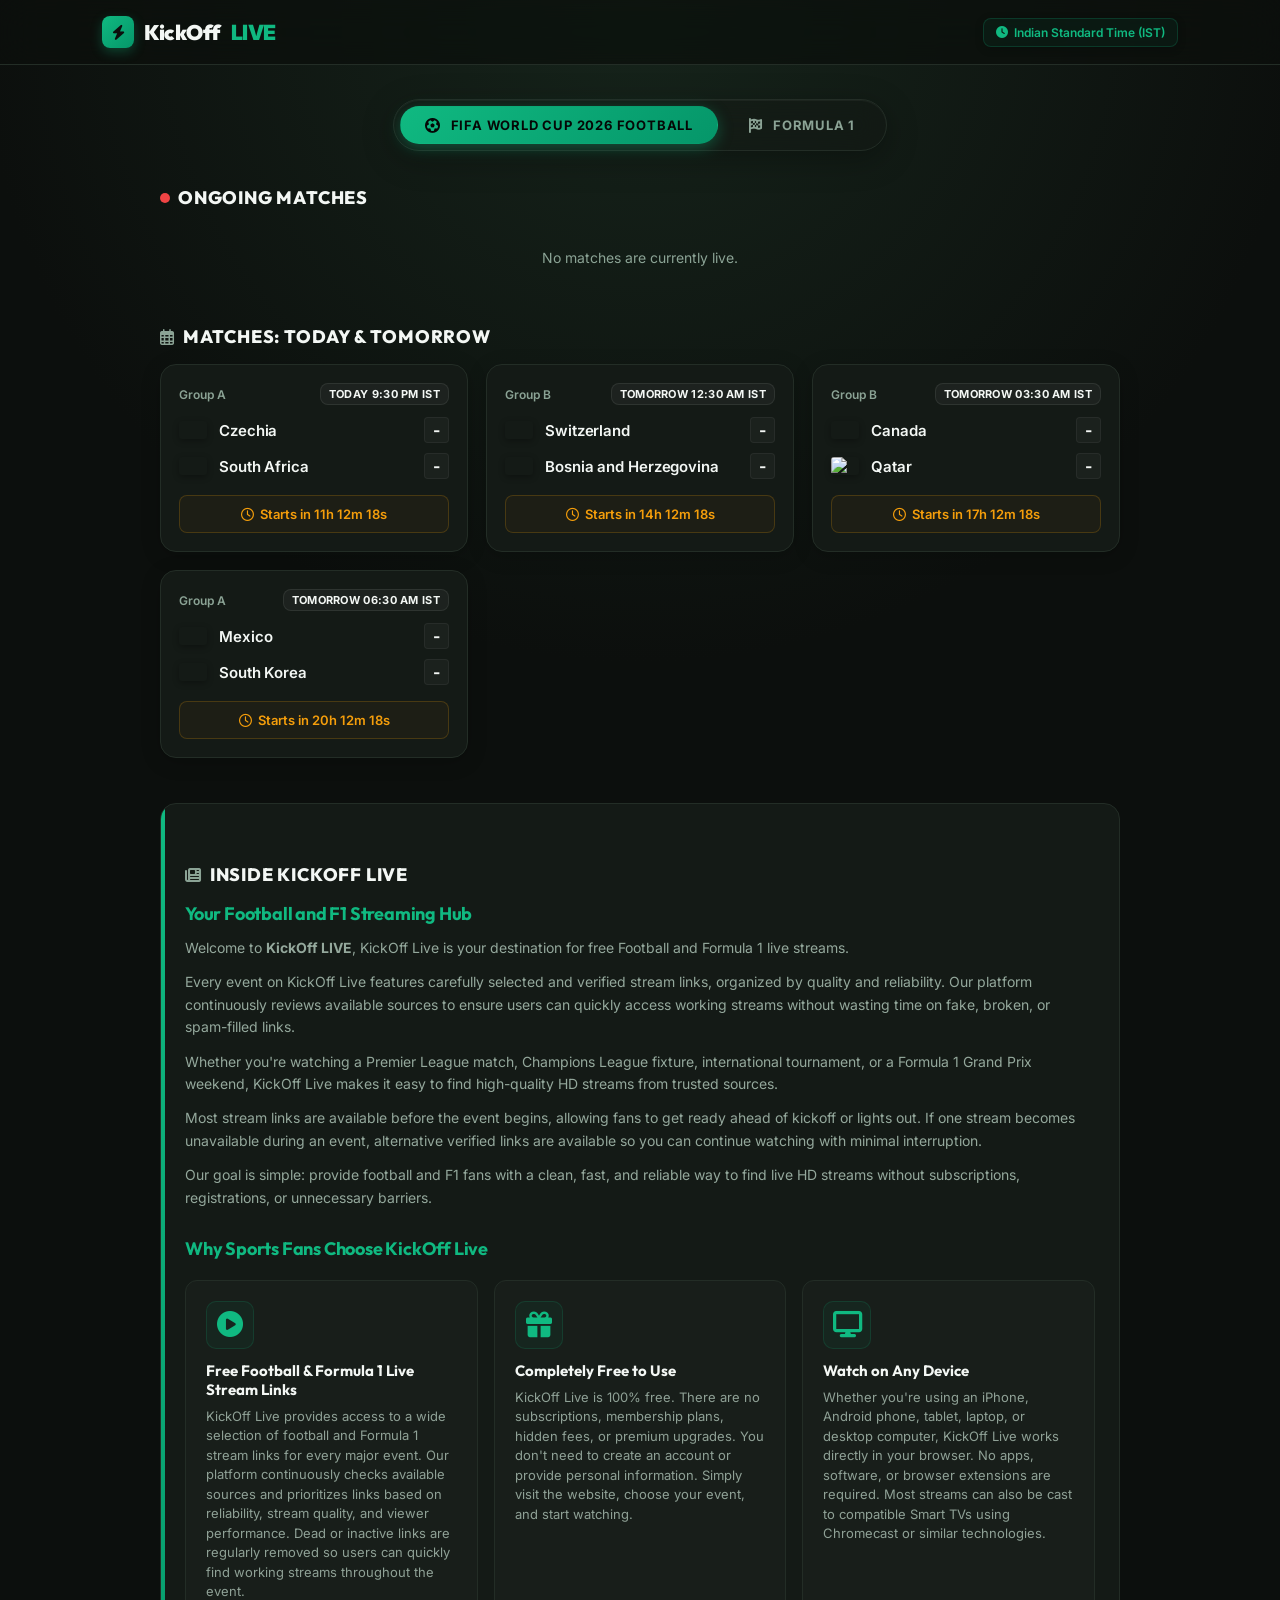
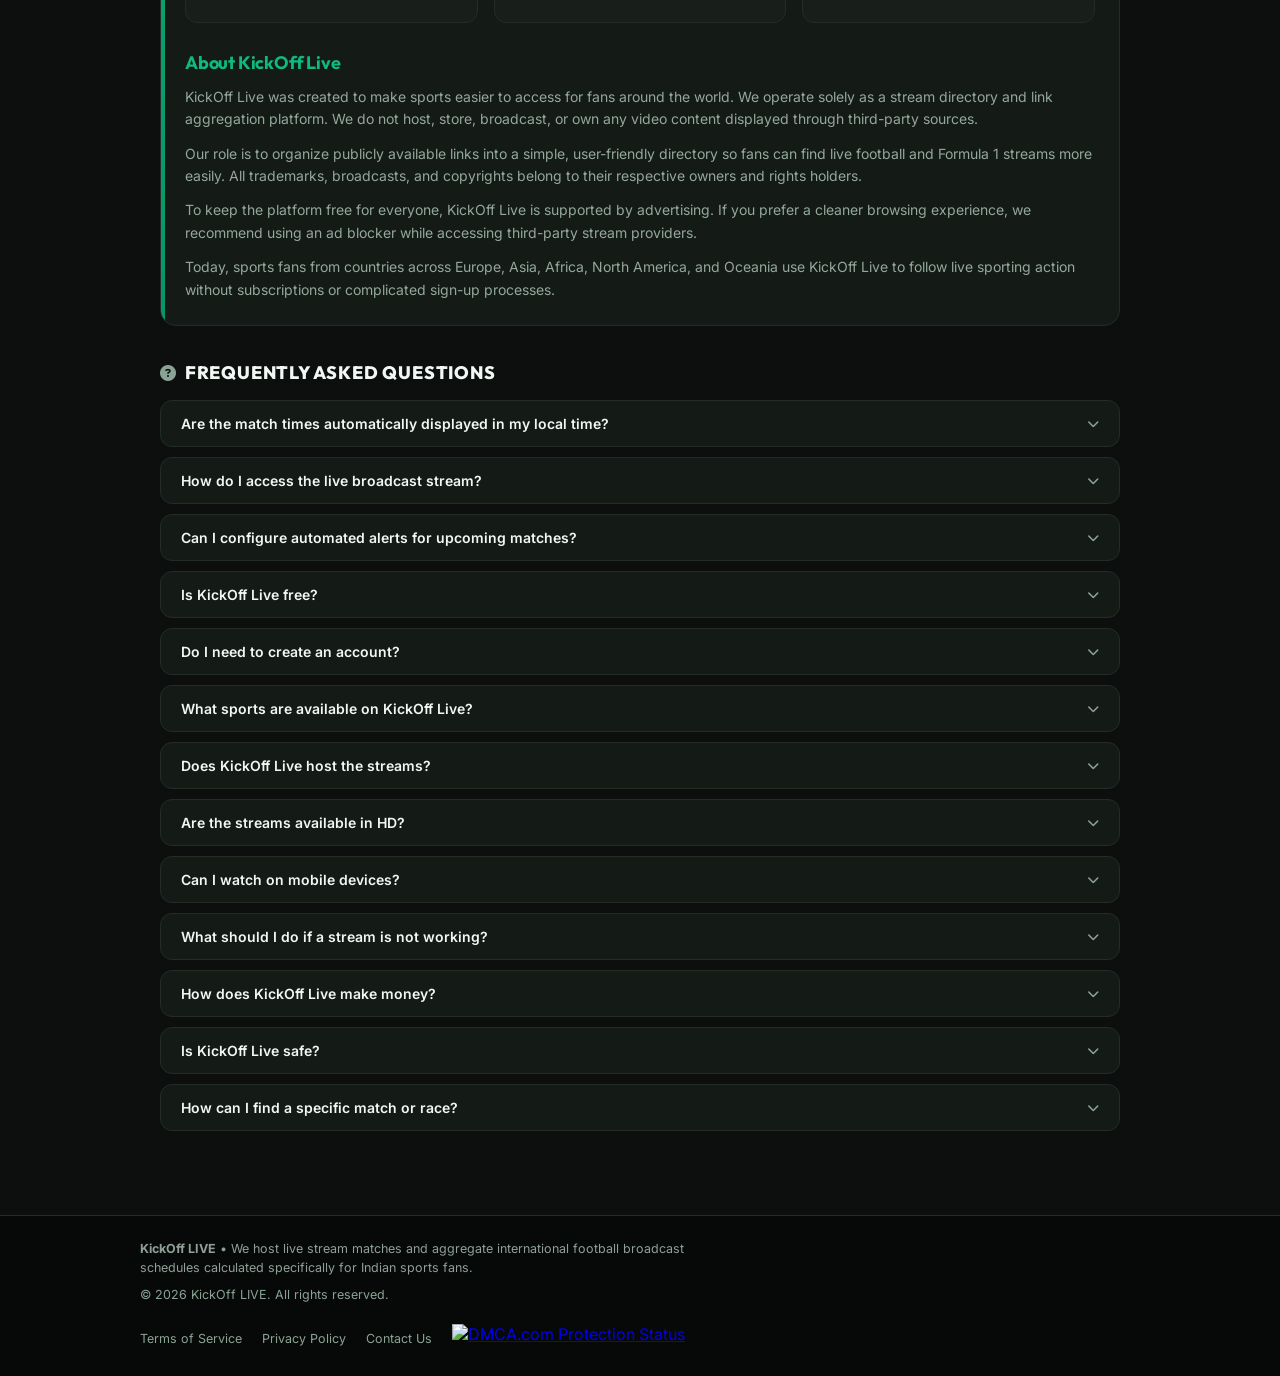
==== index.html @ b6903338 "Add files via upload" ====
<!DOCTYPE html>
<html lang="en">

<head>
    <meta charset="UTF-8">
    <meta name="viewport" content="width=device-width, initial-scale=1.0">
    
    <!-- Primary SEO Meta Tags -->
    <title>KickOff LIVE - Free Football & Formula 1 Live Streams (IST)</title>
    <meta name="description" content="Watch free Football and Formula 1 live streams on KickOff LIVE. High-quality HD streams updated in real-time in Indian Standard Time (IST). No sign-up required.">
    <meta name="keywords" content="kickoff live, free football streams, formula 1 streams, live sports stream, premier league live stream, f1 live stream free, world cup 2026 stream, live football ist">
    <meta name="robots" content="index, follow">
    <link rel="canonical" href="https://kickofflive.com/">
    
    <!-- Open Graph / Facebook -->
    <meta property="og:type" content="website">
    <meta property="og:url" content="https://kickofflive.com/">
    <meta property="og:title" content="KickOff LIVE - Free Football & Formula 1 Live Streams (IST)">
    <meta property="og:description" content="Watch free Football and Formula 1 live streams on KickOff LIVE. High-quality HD streams updated in real-time in Indian Standard Time (IST). No sign-up required.">
    <meta property="og:image" content="https://images.dmca.com/Badges/dmca_protected_sml_120i.png?ID=37b234be-f6ad-49ac-8d48-9396615af619">

    <!-- Twitter -->
    <meta property="twitter:card" content="summary_large_image">
    <meta property="twitter:url" content="https://kickofflive.com/">
    <meta property="twitter:title" content="KickOff LIVE - Free Football & Formula 1 Live Streams (IST)">
    <meta property="twitter:description" content="Watch free Football and Formula 1 live streams on KickOff LIVE. High-quality HD streams updated in real-time in Indian Standard Time (IST). No sign-up required.">
    <meta property="twitter:image" content="https://images.dmca.com/Badges/dmca_protected_sml_120i.png?ID=37b234be-f6ad-49ac-8d48-9396615af619">

    <link rel="preconnect" href="https://fonts.googleapis.com">
    <link rel="preconnect" href="https://fonts.gstatic.com" crossorigin>
    <link rel="stylesheet" href="https://cdnjs.cloudflare.com/ajax/libs/font-awesome/6.4.0/css/all.min.css">
    <link rel="stylesheet" href="style.css">
    <link rel="icon" type="image/svg+xml"
        href="data:image/svg+xml,%3Csvg xmlns='http://www.w3.org/2000/svg' viewBox='0 0 32 32'%3E%3Cdefs%3E%3ClinearGradient id='g' x1='0%25' y1='0%25' x2='100%25' y2='100%25'%3E%3Cstop offset='0%25' stop-color='%2310b981'/%3E%3Cstop offset='100%25' stop-color='%23059669'/%3E%3C/linearGradient%3E%3C/defs%3E%3Crect width='32' height='32' rx='8' fill='url(%23g)'/%3E%3Cpath d='M17 5 L9 17 H15 L13 27 L23 13 H17 Z' fill='%230c0f0d'/%3E%3C/svg%3E">
</head>

<body>

    <header class="header">
        <h1 class="logo-wrap" style="font-size: 21px; margin: 0;">
            <div class="logo-icon"><i class="fa-solid fa-bolt"></i></div>
            KickOff<span>LIVE</span>
        </h1>
        <div class="ist-badge">
            <i class="fa-solid fa-clock"></i> Indian Standard Time (IST)
        </div>
    </header>

    <main class="main-container">
        <div class="sports-tabs-wrapper">
            <div class="sports-tabs">
                <button class="tab-btn active" id="tab-football">
                    <i class="fa-solid fa-futbol"></i> FIFA World Cup 2026 Football
                </button>
                <button class="tab-btn" id="tab-f1">
                    <i class="fa-solid fa-flag-checkered"></i> Formula 1
                </button>
            </div>
        </div>

        <div id="football-content">
            <section>
                <h2 class="section-title"><span class="live-dot"></span> Ongoing Matches</h2>
                <div id="live-root" class="grid"></div>
            </section>

            <section>
                <h2 class="section-title"><i class="fa-regular fa-calendar-days text-dim"></i> Matches: Today & Tomorrow</h2>
                <div id="schedule-root" class="grid"></div>
            </section>
        </div>

        <div id="f1-content" class="hidden-content">
            <section>
                <h2 class="section-title"><span class="live-dot"></span> Ongoing Sessions</h2>
                <div id="f1-live-root" class="grid"></div>
            </section>

            <section>
                <h2 class="section-title"><i class="fa-regular fa-calendar-days text-dim"></i> Grand Prix Schedule</h2>
                <div id="f1-schedule-root" class="grid"></div>
            </section>
        </div>

        <section class="blog-info-section">
            <h2 class="section-title"><i class="fa-solid fa-newspaper text-dim"></i> Inside KickOff LIVE</h2>
            <article class="blog-text-block">
                <h3>Your Football and F1 Streaming Hub</h3>
                <p>Welcome to <strong>KickOff LIVE</strong>, KickOff Live is your destination for free Football and
                    Formula 1 live streams.</p>
                <p>Every event on KickOff Live features carefully selected and verified stream links, organized by
                    quality and reliability. Our platform continuously reviews available sources to ensure users can
                    quickly access working streams without wasting time on fake, broken, or spam-filled links.</p>
                <p>Whether you're watching a Premier League match, Champions League fixture, international tournament,
                    or a Formula 1 Grand Prix weekend, KickOff Live makes it easy to find high-quality HD streams from
                    trusted sources.</p>
                <p>Most stream links are available before the event begins, allowing fans to get ready ahead of kickoff
                    or lights out. If one stream becomes unavailable during an event, alternative verified links are
                    available so you can continue watching with minimal interruption.</p>
                <p>Our goal is simple: provide football and F1 fans with a clean, fast, and reliable way to find live HD
                    streams without subscriptions, registrations, or unnecessary barriers.</p>

                <h3>Why Sports Fans Choose KickOff Live</h3>
                <div class="features-grid">
                    <div class="feature-card">
                        <div class="feature-icon"><i class="fa-solid fa-circle-play"></i></div>
                        <h4>Free Football & Formula 1 Live Stream Links</h4>
                        <p>KickOff Live provides access to a wide selection of football and Formula 1 stream links for every major event. Our platform continuously checks available sources and prioritizes links based on reliability, stream quality, and viewer performance. Dead or inactive links are regularly removed so users can quickly find working streams throughout the event.</p>
                    </div>
                    <div class="feature-card">
                        <div class="feature-icon"><i class="fa-solid fa-gift"></i></div>
                        <h4>Completely Free to Use</h4>
                        <p>KickOff Live is 100% free. There are no subscriptions, membership plans, hidden fees, or premium upgrades. You don't need to create an account or provide personal information. Simply visit the website, choose your event, and start watching.</p>
                    </div>
                    <div class="feature-card">
                        <div class="feature-icon"><i class="fa-solid fa-display"></i></div>
                        <h4>Watch on Any Device</h4>
                        <p>Whether you're using an iPhone, Android phone, tablet, laptop, or desktop computer, KickOff Live works directly in your browser. No apps, software, or browser extensions are required. Most streams can also be cast to compatible Smart TVs using Chromecast or similar technologies.</p>
                    </div>
                </div>

                <h3>About KickOff Live</h3>
                <p>KickOff Live was created to make sports easier to access for fans around the world. We operate solely as a stream directory and link aggregation platform. We do not host, store, broadcast, or own any video content displayed through third-party sources.</p>
                <p>Our role is to organize publicly available links into a simple, user-friendly directory so fans can find live football and Formula 1 streams more easily. All trademarks, broadcasts, and copyrights belong to their respective owners and rights holders.</p>
                <p>To keep the platform free for everyone, KickOff Live is supported by advertising. If you prefer a cleaner browsing experience, we recommend using an ad blocker while accessing third-party stream providers.</p>
                <p>Today, sports fans from countries across Europe, Asia, Africa, North America, and Oceania use KickOff Live to follow live sporting action without subscriptions or complicated sign-up processes.</p>
            </article>
        </section>

        <section class="faq-section">
            <h2 class="section-title"><i class="fa-solid fa-circle-question text-dim"></i> Frequently Asked Questions</h2>

            <div class="faq-item">
                <button class="faq-question">Are the match times automatically displayed in my local time? <i class="fa-solid fa-chevron-down"></i></button>
                <div class="faq-answer">
                    <p>Yes. All match schedules, countdown timelines, and calendar reminders on KickOff LIVE are
                        strictly adjusted to display in Indian Standard Time (IST) to cater specifically to Indian fans.</p>
                </div>
            </div>

            <div class="faq-item">
                <button class="faq-question">How do I access the live broadcast stream? <i class="fa-solid fa-chevron-down"></i></button>
                <div class="faq-answer">
                    <p>When a match transitions to "LIVE", a bright "Watch Live Stream" button appears on that specific
                        card. Clicking the button instantly opens our direct player media feed overlay.</p>
                </div>
            </div>

            <div class="faq-item">
                <button class="faq-question">Can I configure automated alerts for upcoming matches? <i class="fa-solid fa-chevron-down"></i></button>
                <div class="faq-answer">
                    <p>Absolutely. For any match listed under our upcoming two-day window, you can click the dedicated
                        interactive upcoming action button to opt-in for desktop or mobile push notification warnings.</p>
                </div>
            </div>

            <div class="faq-item">
                <button class="faq-question">Is KickOff Live free? <i class="fa-solid fa-chevron-down"></i></button>
                <div class="faq-answer">
                    <p>Yes. KickOff Live is completely free to access. There are no subscription fees, premium memberships, or paywalls.</p>
                </div>
            </div>

            <div class="faq-item">
                <button class="faq-question">Do I need to create an account? <i class="fa-solid fa-chevron-down"></i></button>
                <div class="faq-answer">
                    <p>No. Registration is not required. You can access stream links without signing up or providing personal details.</p>
                </div>
            </div>

            <div class="faq-item">
                <button class="faq-question">What sports are available on KickOff Live? <i class="fa-solid fa-chevron-down"></i></button>
                <div class="faq-answer">
                    <p>KickOff Live currently focuses on Football and Formula 1, covering major leagues, tournaments, championships, Grand Prix weekends, and international competitions.</p>
                </div>
            </div>

            <div class="faq-item">
                <button class="faq-question">Does KickOff Live host the streams? <i class="fa-solid fa-chevron-down"></i></button>
                <div class="faq-answer">
                    <p>No. KickOff Live does not host, store, or broadcast any video content. We simply organize and list links from third-party sources available on the internet.</p>
                </div>
            </div>

            <div class="faq-item">
                <button class="faq-question">Are the streams available in HD? <i class="fa-solid fa-chevron-down"></i></button>
                <div class="faq-answer">
                    <p>Many stream providers offer HD quality, including 720p and 1080p options. Stream quality depends on the original source and your internet connection.</p>
                </div>
            </div>

            <div class="faq-item">
                <button class="faq-question">Can I watch on mobile devices? <i class="fa-solid fa-chevron-down"></i></button>
                <div class="faq-answer">
                    <p>Yes. KickOff Live works on modern mobile browsers for both iOS and Android devices. No application download is required.</p>
                </div>
            </div>

            <div class="faq-item">
                <button class="faq-question">What should I do if a stream is not working? <i class="fa-solid fa-chevron-down"></i></button>
                <div class="faq-answer">
                    <p>If a stream becomes unavailable, simply return to the event page and try another listed source. We regularly update links and remove inactive streams whenever possible.</p>
                </div>
            </div>

            <div class="faq-item">
                <button class="faq-question">How does KickOff Live make money? <i class="fa-solid fa-chevron-down"></i></button>
                <div class="faq-answer">
                    <p>KickOff Live is funded through advertising displayed on the platform. This allows us to keep access free for all users without requiring subscriptions or paid memberships.</p>
                </div>
            </div>

            <div class="faq-item">
                <button class="faq-question">Is KickOff Live safe? <i class="fa-solid fa-chevron-down"></i></button>
                <div class="faq-answer">
                    <p>KickOff Live itself only provides links and does not host content. Since third-party websites may contain advertisements or pop-ups, using an ad blocker can help improve your browsing experience.</p>
                </div>
            </div>

            <div class="faq-item">
                <button class="faq-question">How can I find a specific match or race? <i class="fa-solid fa-chevron-down"></i></button>
                <div class="faq-answer">
                    <p>Use the navigation menu or homepage listings to browse upcoming and live events. Football matches and Formula 1 sessions are organized by competition and date for easy access.</p>
                </div>
            </div>
        </section>
    </main>

    <footer class="site-footer">
        <div class="footer-content">
            <div class="footer-text">
                <p><strong>KickOff LIVE</strong> • We host live stream matches and aggregate international football
                    broadcast schedules calculated specifically for Indian sports fans.</p>
                <p class="copyright">&copy; 2026 KickOff LIVE. All rights reserved.</p>
            </div>
            <div class="footer-compliance">
                <a href="terms.html" target="_blank" class="terms-link">Terms of Service</a>
                <a href="privacy.html" target="_blank" class="terms-link">Privacy Policy</a>
                <a href="contact.html" target="_blank" class="terms-link">Contact Us</a>
                <a href="dmca.html" target="_blank" title="DMCA.com Protection Status" class="dmca-badge">
                    <img src="https://images.dmca.com/Badges/dmca_protected_sml_120i.png?ID=37b234be-f6ad-49ac-8d48-9396615af619" alt="DMCA.com Protection Status" />
                </a>
                <script src="https://images.dmca.com/Badges/DMCABadgeHelper.min.js"></script>
            </div>
        </div>
    </footer>

    <script src="script.js"></script>
</body>

</html>
---- style.css ----
@import url('https://fonts.googleapis.com/css2?family=Inter:wght@400;500;600;700&family=Outfit:wght@500;700;800;900&display=swap');

:root {
    --bg-main: #0c0f0d;
    /* Cozy organic dark forest charcoal */
    --bg-card: #141a16;
    /* Warm deep dark forest-green slate */
    --bg-card-hover: #19211c;
    --accent-green: #10b981;
    /* Vibrant but natural grass/emerald green */
    --accent-green-glow: rgba(16, 185, 129, 0.15);
    --accent-amber: #f59e0b;
    /* Warm honey gold/amber */
    --accent-amber-glow: rgba(245, 158, 11, 0.1);
    --accent-red: #ef4444;
    /* Realistic tomato red for live indicator */
    --text-light: #f3f7f4;
    /* Cozy soft cream-white */
    --text-dim: #8ba395;
    /* Muted olive-grey */
    --border: #232d26;
    /* Organic wood/moss border */
    --border-hover: #2f3d33;

    --radius-lg: 16px;
    --radius-md: 12px;
    --radius-sm: 8px;

    --font-heading: 'Outfit', -apple-system, BlinkMacSystemFont, "Segoe UI", Roboto, sans-serif;
    --font-body: 'Inter', -apple-system, BlinkMacSystemFont, "Segoe UI", Roboto, sans-serif;
}

* {
    margin: 0;
    padding: 0;
    box-sizing: border-box;
    font-family: var(--font-body);
}

body {
    background-color: var(--bg-main);
    background-image: radial-gradient(circle at 50% 0%, #16241b 0%, #0c0f0d 60%);
    background-attachment: fixed;
    color: var(--text-light);
    display: flex;
    flex-direction: column;
    min-height: 100vh;
    -webkit-font-smoothing: antialiased;
}

/* Header Navbar Styling with Glassmorphism */
.header {
    display: flex;
    justify-content: space-between;
    align-items: center;
    background-color: rgba(12, 15, 13, 0.75);
    backdrop-filter: blur(20px) saturate(180%);
    -webkit-backdrop-filter: blur(20px) saturate(180%);
    padding: 16px 8%;
    border-bottom: 1px solid var(--border);
    position: sticky;
    top: 0;
    z-index: 100;
}

.logo-wrap {
    display: flex;
    align-items: center;
    gap: 10px;
    font-family: var(--font-heading);
    font-size: 21px;
    font-weight: 900;
    letter-spacing: -0.5px;
}

.logo-icon {
    background: linear-gradient(135deg, var(--accent-green), #059669);
    color: #0c0f0d;
    width: 32px;
    height: 32px;
    border-radius: 8px;
    display: flex;
    align-items: center;
    justify-content: center;
    font-size: 15px;
    box-shadow: 0 4px 12px rgba(16, 185, 129, 0.3);
}

.logo-wrap span {
    color: var(--accent-green);
}

.ist-badge {
    background: rgba(16, 185, 129, 0.05);
    border: 1px solid rgba(16, 185, 129, 0.2);
    padding: 6px 12px;
    border-radius: var(--radius-sm);
    font-size: 12px;
    font-weight: 600;
    color: var(--accent-green);
    display: flex;
    align-items: center;
    gap: 6px;
    box-shadow: 0 2px 8px rgba(0, 0, 0, 0.2);
}

.main-container {
    max-width: 1000px;
    margin: 0 auto;
    padding: 24px 20px;
    flex: 1;
    width: 100%;
}

.section-title {
    font-family: var(--font-heading);
    font-size: 18px;
    font-weight: 800;
    margin: 35px 0 16px 0;
    display: flex;
    align-items: center;
    gap: 8px;
    text-transform: uppercase;
    letter-spacing: 0.8px;
    color: var(--text-light);
}

.section-title i {
    font-size: 16px;
}

.text-dim {
    color: var(--text-dim);
}

/* Live Pulse Animation Indicator */
.live-dot {
    width: 10px;
    height: 10px;
    background-color: var(--accent-red);
    border-radius: 50%;
    display: inline-block;
    animation: pulse 1.6s infinite;
}

@keyframes pulse {
    0% {
        box-shadow: 0 0 0 0 rgba(239, 68, 68, 0.6);
        transform: scale(0.95);
    }

    70% {
        box-shadow: 0 0 0 8px rgba(239, 68, 68, 0);
        transform: scale(1.05);
    }

    100% {
        box-shadow: 0 0 0 0 rgba(239, 68, 68, 0);
        transform: scale(0.95);
    }
}

/* Card Grid Layout */
.grid {
    display: grid;
    grid-template-columns: repeat(auto-fill, minmax(300px, 1fr));
    gap: 18px;
}

/* Premium Match Card Configurations */
.card {
    background-color: var(--bg-card);
    border: 1px solid var(--border);
    border-radius: var(--radius-lg);
    padding: 18px;
    display: flex;
    flex-direction: column;
    justify-content: space-between;
    transition: transform 0.4s cubic-bezier(0.16, 1, 0.3, 1), border-color 0.3s ease, box-shadow 0.4s ease;
    box-shadow: 0 4px 20px rgba(0, 0, 0, 0.2);
}

.card:hover {
    transform: translateY(-4px);
    border-color: var(--border-hover);
    background-color: var(--bg-card-hover);
    box-shadow: 0 12px 30px rgba(0, 0, 0, 0.4), 0 0 15px rgba(16, 185, 129, 0.03);
}

.card-meta {
    display: flex;
    justify-content: space-between;
    align-items: center;
    font-size: 12px;
    font-weight: 600;
    color: var(--text-dim);
    margin-bottom: 12px;
}

.tag {
    padding: 3px 8px;
    border-radius: var(--radius-sm);
    font-size: 11px;
    font-weight: 700;
    text-transform: uppercase;
    letter-spacing: 0.3px;
}

.tag.live {
    background-color: rgba(239, 68, 68, 0.1);
    border: 1px solid rgba(239, 68, 68, 0.25);
    color: var(--accent-red);
}

.tag.date {
    background-color: rgba(255, 255, 255, 0.04);
    border: 1px solid rgba(255, 255, 255, 0.08);
    color: var(--text-light);
}

.team-container {
    display: flex;
    flex-direction: column;
    gap: 10px;
    margin-bottom: 16px;
}

.team-line {
    display: flex;
    justify-content: space-between;
    align-items: center;
}

.team-details {
    display: flex;
    align-items: center;
    gap: 12px;
}

.flag-img {
    width: 28px;
    height: 18px;
    object-fit: cover;
    border-radius: 3px;
    box-shadow: 0 2px 6px rgba(0, 0, 0, 0.3);
}

.team-name {
    font-size: 15px;
    font-weight: 600;
    letter-spacing: -0.1px;
}

.score-box {
    font-size: 16px;
    font-weight: 700;
    background: rgba(255, 255, 255, 0.03);
    padding: 2px 8px;
    border-radius: 4px;
    border: 1px solid rgba(255, 255, 255, 0.05);
}

.live-score {
    color: var(--accent-green);
    background: rgba(16, 185, 129, 0.06);
    border: 1px solid rgba(16, 185, 129, 0.15);
}

/* Buttons and Badges */
.btn {
    width: 100%;
    background: linear-gradient(135deg, var(--accent-green), #059669);
    color: #070a08;
    border: none;
    padding: 10px;
    border-radius: var(--radius-sm);
    font-size: 13px;
    font-weight: 700;
    text-decoration: none;
    cursor: pointer;
    display: flex;
    align-items: center;
    justify-content: center;
    gap: 6px;
    box-shadow: 0 4px 12px rgba(16, 185, 129, 0.25);
    transition: all 0.2s cubic-bezier(0.16, 1, 0.3, 1);
}

.btn:hover {
    transform: translateY(-1px);
    box-shadow: 0 6px 16px rgba(16, 185, 129, 0.35);
}

/* Upcoming Badge style (for home upcoming cards - no alert) */
.badge-upcoming {
    width: 100%;
    background-color: rgba(245, 158, 11, 0.04);
    color: var(--accent-amber);
    border: 1px solid rgba(245, 158, 11, 0.2);
    padding: 10px;
    border-radius: var(--radius-sm);
    font-size: 13px;
    font-weight: 600;
    display: flex;
    align-items: center;
    justify-content: center;
    gap: 6px;
    text-align: center;
}

/* Text Blog & Info Block */
.blog-info-section {
    margin-top: 45px;
    background-color: var(--bg-card);
    border: 1px solid var(--border);
    border-radius: var(--radius-lg);
    padding: 24px;
    position: relative;
    overflow: hidden;
}

.blog-info-section::before {
    content: '';
    position: absolute;
    top: 0;
    left: 0;
    width: 4px;
    height: 100%;
    background: linear-gradient(to bottom, var(--accent-green), #059669);
}

.blog-text-block h3 {
    font-family: var(--font-heading);
    font-size: 18px;
    margin-top: 28px;
    margin-bottom: 12px;
    color: var(--accent-green);
    letter-spacing: -0.2px;
}

.blog-text-block h3:first-of-type {
    margin-top: 0;
}

.blog-text-block p {
    font-size: 14px;
    color: #94a89c;
    line-height: 1.6;
    margin-bottom: 12px;
}

.blog-text-block p:last-child {
    margin-bottom: 0;
}

/* Features Grid Block */
.features-grid {
    display: grid;
    grid-template-columns: repeat(auto-fit, minmax(240px, 1fr));
    gap: 16px;
    margin: 20px 0 24px 0;
}

.feature-card {
    background-color: rgba(255, 255, 255, 0.015);
    border: 1px solid var(--border);
    border-radius: var(--radius-md);
    padding: 20px;
    transition: all 0.3s cubic-bezier(0.16, 1, 0.3, 1);
    display: flex;
    flex-direction: column;
}

.feature-card:hover {
    background-color: rgba(16, 185, 129, 0.03);
    border-color: rgba(16, 185, 129, 0.25);
    transform: translateY(-3px);
    box-shadow: 0 8px 24px rgba(0, 0, 0, 0.3);
}

.feature-icon {
    font-size: 26px;
    color: var(--accent-green);
    margin-bottom: 12px;
    background: rgba(16, 185, 129, 0.05);
    width: 48px;
    height: 48px;
    border-radius: 10px;
    display: flex;
    align-items: center;
    justify-content: center;
    border: 1px solid rgba(16, 185, 129, 0.15);
    transition: all 0.3s ease;
}

.feature-card:hover .feature-icon {
    background: linear-gradient(135deg, var(--accent-green), #059669);
    color: #0c0f0d;
    box-shadow: 0 4px 12px rgba(16, 185, 129, 0.3);
    border-color: transparent;
}

.feature-card h4 {
    font-family: var(--font-heading);
    font-size: 15px;
    font-weight: 700;
    color: var(--text-light);
    margin-bottom: 8px;
}

.feature-card p {
    font-size: 13px;
    color: #8fa196;
    line-height: 1.5;
    margin-bottom: 0;
}

/* Interactive FAQ List Accordion */
.faq-section {
    margin-top: 35px;
}

.faq-item {
    background-color: var(--bg-card);
    border: 1px solid var(--border);
    border-radius: var(--radius-md);
    margin-bottom: 10px;
    overflow: hidden;
    transition: border-color 0.2s ease;
}

.faq-item:hover {
    border-color: var(--border-hover);
}

.faq-question {
    width: 100%;
    background: none;
    border: none;
    padding: 14px 20px;
    color: var(--text-light);
    text-align: left;
    font-size: 14px;
    font-weight: 600;
    cursor: pointer;
    display: flex;
    justify-content: space-between;
    align-items: center;
    transition: color 0.2s ease;
}

.faq-question:hover {
    color: var(--accent-green);
}

.faq-question i {
    font-size: 12px;
    color: var(--text-dim);
    transition: transform 0.2s ease;
}

.faq-answer {
    max-height: 0;
    overflow: hidden;
    transition: max-height 0.2s ease-out;
    background-color: rgba(0, 0, 0, 0.12);
}

.faq-answer p {
    padding: 14px 20px;
    font-size: 13.5px;
    color: #94a89c;
    line-height: 1.5;
}

/* Dedicated Watch Page UI Components */
.watch-container {
    max-width: 650px;
    margin: 40px auto;
    padding: 0 16px;
    width: 100%;
}

.back-link {
    display: inline-flex;
    align-items: center;
    gap: 8px;
    color: var(--text-dim);
    text-decoration: none;
    font-size: 14px;
    font-weight: 600;
    margin-bottom: 24px;
    transition: color 0.2s ease, transform 0.2s ease;
}

.back-link:hover {
    color: var(--accent-green);
    transform: translateX(-2px);
}

.match-hero-card {
    background-color: var(--bg-card);
    border: 1px solid var(--border);
    border-radius: var(--radius-lg);
    padding: 30px;
    text-align: center;
    box-shadow: 0 8px 32px rgba(0, 0, 0, 0.4);
    display: flex;
    flex-direction: column;
    align-items: center;
    position: relative;
}

.match-hero-card::after {
    content: '';
    position: absolute;
    top: 0;
    left: 50%;
    transform: translateX(-50%);
    width: 40%;
    height: 1px;
    background: linear-gradient(90deg, transparent, rgba(16, 185, 129, 0.2), transparent);
}

.hero-status {
    margin-bottom: 24px;
}

.hero-tag {
    padding: 5px 12px;
    border-radius: var(--radius-sm);
    font-size: 12px;
    font-weight: 800;
    text-transform: uppercase;
    letter-spacing: 0.6px;
    display: inline-flex;
    align-items: center;
    gap: 6px;
}

.hero-tag.live {
    background-color: rgba(239, 68, 68, 0.1);
    border: 1px solid rgba(239, 68, 68, 0.25);
    color: var(--accent-red);
}

.hero-tag.upcoming {
    background-color: rgba(245, 158, 11, 0.05);
    border: 1px solid rgba(245, 158, 11, 0.25);
    color: var(--accent-amber);
}

.hero-teams-wrap {
    display: flex;
    justify-content: space-evenly;
    align-items: center;
    width: 100%;
    margin-bottom: 20px;
    gap: 15px;
}

.hero-team {
    display: flex;
    flex-direction: column;
    align-items: center;
    gap: 12px;
    flex: 1;
}

.hero-flag-img {
    width: 72px;
    height: 48px;
    object-fit: cover;
    border-radius: 6px;
    box-shadow: 0 4px 15px rgba(0, 0, 0, 0.4), 0 0 2px rgba(255, 255, 255, 0.1);
}

.hero-team-name {
    font-family: var(--font-heading);
    font-size: 18px;
    font-weight: 700;
    letter-spacing: -0.2px;
}

.hero-score-center {
    font-family: var(--font-heading);
    font-size: 36px;
    font-weight: 800;
    color: var(--text-light);
    display: flex;
    align-items: center;
    justify-content: center;
    min-width: 90px;
}

.hero-vs {
    font-size: 18px;
    color: var(--text-dim);
    font-weight: 600;
    text-transform: uppercase;
    letter-spacing: 1px;
}

.hero-match-info {
    font-size: 13.5px;
    color: var(--text-dim);
    margin-bottom: 30px;
    font-weight: 500;
}

/* Pulse Glow Watch Link Styling */
.watch-link-wrapper {
    width: 100%;
    display: flex;
    flex-direction: column;
    align-items: center;
    gap: 12px;
}

.watch-live-link {
    width: 100%;
    max-width: 320px;
    display: flex;
    align-items: center;
    justify-content: center;
    gap: 10px;
    background: linear-gradient(135deg, var(--accent-green), #059669);
    color: #070a08;
    text-decoration: none;
    font-size: 16px;
    font-weight: 800;
    padding: 14px 28px;
    border-radius: var(--radius-md);
    box-shadow: 0 6px 20px rgba(16, 185, 129, 0.3);
    transition: all 0.3s cubic-bezier(0.175, 0.885, 0.32, 1.275);
    text-transform: uppercase;
    letter-spacing: 0.5px;
    border: none;
    cursor: pointer;
}

.watch-live-link:hover {
    transform: translateY(-3px) scale(1.02);
    box-shadow: 0 10px 25px rgba(16, 185, 129, 0.45);
}

.watch-upcoming-link {
    width: 100%;
    max-width: 320px;
    display: flex;
    align-items: center;
    justify-content: center;
    gap: 10px;
    background: rgba(245, 158, 11, 0.05);
    color: var(--accent-amber);
    border: 1px solid rgba(245, 158, 11, 0.3);
    text-decoration: none;
    font-size: 15px;
    font-weight: 700;
    padding: 14px 28px;
    border-radius: var(--radius-md);
    transition: all 0.2s ease;
    cursor: pointer;
}

.watch-upcoming-link:hover {
    background-color: var(--accent-amber);
    color: #0c0f0d;
    border-color: var(--accent-amber);
    box-shadow: 0 6px 20px rgba(245, 158, 11, 0.25);
    transform: translateY(-2px);
}

.watch-disclaimer {
    font-size: 11px;
    color: var(--text-dim);
    max-width: 350px;
    line-height: 1.4;
}

/* Site Footer */
.site-footer {
    background-color: #070908;
    border-top: 1px solid var(--border);
    padding: 24px 8%;
    margin-top: 50px;
}

.footer-content {
    max-width: 1000px;
    margin: 0 auto;
    display: flex;
    justify-content: space-between;
    align-items: center;
    gap: 20px;
    flex-wrap: wrap;
}

.footer-text {
    max-width: 600px;
    font-size: 12.5px;
    color: #8fa196;
    line-height: 1.5;
}

.copyright {
    margin-top: 8px;
    color: var(--text-dim);
}

.footer-compliance {
    display: flex;
    align-items: center;
    gap: 20px;
}

.terms-link {
    font-size: 12.5px;
    color: var(--text-dim);
    text-decoration: none;
    transition: color 0.2s;
}

.terms-link:hover {
    color: var(--accent-green);
}

.dmca-badge {
    display: inline-flex;
    align-items: center;
    transition: opacity 0.2s ease;
}

.dmca-badge:hover {
    opacity: 0.85;
}

.dmca-badge img {
    display: block;
    height: 28px;
    width: auto;
}



@media (max-width: 640px) {

    .header,
    .footer-content {
        flex-direction: column;
        text-align: center;
        gap: 15px;
    }

    .footer-compliance {
        justify-content: center;
    }

    .hero-teams-wrap {
        gap: 8px;
    }

    .hero-team-name {
        font-size: 15px;
    }

    .hero-score-center {
        font-size: 28px;
        min-width: 60px;
    }

    .hero-flag-img {
        width: 56px;
        height: 38px;
    }
}

/* Sports Navigation Centered Tabs Wrapper */
.sports-tabs-wrapper {
    display: flex;
    justify-content: center;
    width: 100%;
    margin-top: 10px;
    margin-bottom: 35px;
}

.sports-tabs {
    display: inline-flex;
    justify-content: center;
    align-items: center;
    background: rgba(20, 26, 22, 0.45);
    border: 1px solid var(--border);
    padding: 6px;
    border-radius: 40px;
    backdrop-filter: blur(16px);
    -webkit-backdrop-filter: blur(16px);
    gap: 6px;
    box-shadow: inset 0 1px 1px rgba(255, 255, 255, 0.05), 0 8px 32px rgba(0, 0, 0, 0.3);
}

.tab-btn {
    background: transparent;
    border: 1px solid transparent;
    padding: 10px 24px;
    border-radius: 30px;
    color: var(--text-dim);
    font-size: 13px;
    font-weight: 700;
    cursor: pointer;
    display: flex;
    align-items: center;
    gap: 10px;
    transition: all 0.3s cubic-bezier(0.16, 1, 0.3, 1);
    text-transform: uppercase;
    letter-spacing: 0.8px;
}

.tab-btn i {
    font-size: 15px;
    transition: transform 0.3s cubic-bezier(0.175, 0.885, 0.32, 1.275);
}

.tab-btn:hover {
    color: var(--text-light);
}

.tab-btn:hover i {
    transform: scale(1.15) rotate(15deg);
}

.tab-btn.active {
    background: linear-gradient(135deg, var(--accent-green), #059669);
    color: #050706;
    box-shadow: 0 4px 15px rgba(16, 185, 129, 0.35);
}

.tab-btn.active i {
    color: #050706;
}

#tab-f1.active {
    background: linear-gradient(135deg, var(--accent-red), #b91c1c);
    color: var(--text-light);
    box-shadow: 0 4px 15px rgba(239, 68, 68, 0.35);
}

#tab-f1.active i {
    color: var(--text-light);
}

/* Visibility toggles */
.hidden-content {
    display: none !important;
}

/* Formula 1 Coming Soon Card */
.f1-coming-soon-card {
    background-color: var(--bg-card);
    border: 1px solid var(--border);
    border-radius: var(--radius-lg);
    padding: 64px 32px;
    text-align: center;
    max-width: 600px;
    margin: 40px auto;
    position: relative;
    overflow: hidden;
    box-shadow: 0 16px 40px rgba(0, 0, 0, 0.4), 0 0 1px rgba(255, 255, 255, 0.1);
    background-image: radial-gradient(circle at 50% 0%, rgba(239, 68, 68, 0.09) 0%, transparent 65%);
}

.f1-coming-soon-card::before {
    content: '';
    position: absolute;
    top: 0;
    left: 0;
    width: 100%;
    height: 3px;
    background: linear-gradient(90deg, var(--accent-red), #b91c1c);
}

.f1-icon-badge {
    background: rgba(239, 68, 68, 0.05);
    border: 1px solid rgba(239, 68, 68, 0.2);
    color: var(--accent-red);
    width: 68px;
    height: 68px;
    border-radius: 50%;
    display: flex;
    align-items: center;
    justify-content: center;
    font-size: 30px;
    margin: 0 auto 24px auto;
    animation: f1Pulse 2.4s infinite ease-in-out;
}

@keyframes f1Pulse {
    0%, 100% {
        transform: scale(1);
        box-shadow: 0 0 0 0 rgba(239, 68, 68, 0.25);
    }
    50% {
        transform: scale(1.06);
        box-shadow: 0 0 0 12px rgba(239, 68, 68, 0);
    }
}

.f1-coming-soon-card h2 {
    font-family: var(--font-heading);
    font-size: 26px;
    font-weight: 900;
    margin-bottom: 14px;
    letter-spacing: -0.5px;
    background: linear-gradient(135deg, var(--text-light), rgba(255, 255, 255, 0.8), var(--accent-red));
    -webkit-background-clip: text;
    -webkit-text-fill-color: transparent;
}

.f1-coming-soon-card .highlight-text {
    font-size: 15.5px;
    color: var(--text-light);
    line-height: 1.6;
    margin-bottom: 12px;
    max-width: 460px;
    margin-left: auto;
    margin-right: auto;
}

.f1-coming-soon-card .sub-text {
    font-size: 13.5px;
    color: var(--text-dim);
    font-weight: 500;
    letter-spacing: 0.2px;
}

/* Device Compatibility Responsive Scaling */
@media (max-width: 580px) {
    .sports-tabs-wrapper {
        margin-bottom: 25px;
    }
    
    .sports-tabs {
        width: 100%;
        max-width: 380px;
        padding: 4px;
        border-radius: 30px;
    }
    
    .tab-btn {
        padding: 10px 16px;
        font-size: 11.5px;
        letter-spacing: 0.4px;
        gap: 8px;
        flex: 1;
        justify-content: center;
    }
    
    .tab-btn i {
        font-size: 13px;
    }
    
    .f1-coming-soon-card {
        padding: 48px 20px;
        margin: 20px auto;
    }
    
    .f1-coming-soon-card h2 {
        font-size: 22px;
    }
    
    .f1-coming-soon-card .highlight-text {
        font-size: 14px;
    }
}

/* Legal Page Styling (DMCA Notice, etc.) */
.legal-section {
    margin-top: 24px;
    background-color: var(--bg-card);
    border: 1px solid var(--border);
    border-radius: var(--radius-lg);
    padding: 40px;
    position: relative;
    overflow: hidden;
    box-shadow: 0 12px 40px rgba(0, 0, 0, 0.4), 0 0 1px rgba(255, 255, 255, 0.05);
}

.legal-section::before {
    content: '';
    position: absolute;
    top: 0;
    left: 0;
    width: 4px;
    height: 100%;
    background: linear-gradient(to bottom, var(--accent-green), #059669);
}

.legal-section.red-theme::before {
    background: linear-gradient(to bottom, var(--accent-red), #b91c1c);
}

.legal-section.green-theme::before {
    background: linear-gradient(to bottom, var(--accent-green), #059669);
}

.legal-section.amber-theme::before {
    background: linear-gradient(to bottom, var(--accent-amber), #d97706);
}

.legal-section h1 {
    font-family: var(--font-heading);
    font-size: 28px;
    font-weight: 900;
    color: var(--text-light);
    margin-bottom: 8px;
    letter-spacing: -0.5px;
}

.legal-section .updated-date {
    font-size: 13px;
    color: var(--text-dim);
    margin-bottom: 30px;
    font-weight: 500;
    display: flex;
    align-items: center;
    gap: 6px;
}

.legal-section h2 {
    font-family: var(--font-heading);
    font-size: 19px;
    font-weight: 800;
    color: var(--accent-green);
    margin-top: 32px;
    margin-bottom: 12px;
    letter-spacing: -0.2px;
}

.legal-section.red-theme h2 {
    color: var(--accent-red);
}

.legal-section.green-theme h2 {
    color: var(--accent-green);
}

.legal-section.amber-theme h2 {
    color: var(--accent-amber);
}

.legal-section p {
    font-size: 14px;
    color: #94a89c;
    line-height: 1.65;
    margin-bottom: 16px;
}

.legal-section ul {
    margin-left: 20px;
    margin-bottom: 24px;
}

.legal-section li {
    font-size: 14px;
    color: #94a89c;
    line-height: 1.6;
    margin-bottom: 10px;
}

.legal-section a {
    color: var(--accent-green);
    text-decoration: none;
    font-weight: 600;
    transition: color 0.2s;
}

.legal-section.red-theme a {
    color: var(--accent-red);
}
.legal-section.red-theme a:hover {
    color: #fca5a5;
    text-decoration: underline;
}

.legal-section.green-theme a {
    color: var(--accent-green);
}
.legal-section.green-theme a:hover {
    color: #a7f3d0;
    text-decoration: underline;
}

.legal-section.amber-theme a {
    color: var(--accent-amber);
}
.legal-section.amber-theme a:hover {
    color: #fde68a;
    text-decoration: underline;
}

.legal-section hr {
    border: 0;
    height: 1px;
    background: var(--border);
    margin: 28px 0;
}

@media (max-width: 580px) {
    .legal-section {
        padding: 24px 16px;
    }
    
    .legal-section h1 {
        font-size: 22px;
    }
    
    .legal-section h2 {
        font-size: 16.5px;
        margin-top: 24px;
    }
    
    .legal-section p, .legal-section li {
        font-size: 13px;
        line-height: 1.55;
    }
}

/* Feature card links inside contact pages */
.feature-card a {
    color: var(--accent-green);
    text-decoration: none;
    font-weight: 700;
    font-size: 14px;
    margin-top: 12px;
    transition: all 0.2s ease;
    display: inline-block;
}

.feature-card:hover a {
    color: #ffffff;
    transform: translateY(-1px);
}

/* Formula 1 Dynamic Cards and Tags styles */
.tag.completed {
    background-color: rgba(255, 255, 255, 0.05);
    border: 1px solid rgba(255, 255, 255, 0.1);
    color: var(--text-dim);
}

.card.completed-card {
    opacity: 0.6;
    border-color: rgba(255, 255, 255, 0.03);
}

.card.completed-card:hover {
    opacity: 0.9;
    border-color: var(--border-hover);
    box-shadow: 0 12px 30px rgba(0, 0, 0, 0.4), 0 0 15px rgba(255, 255, 255, 0.03);
}

.card.f1-card:hover {
    box-shadow: 0 12px 30px rgba(0, 0, 0, 0.4), 0 0 15px rgba(239, 68, 68, 0.04);
}
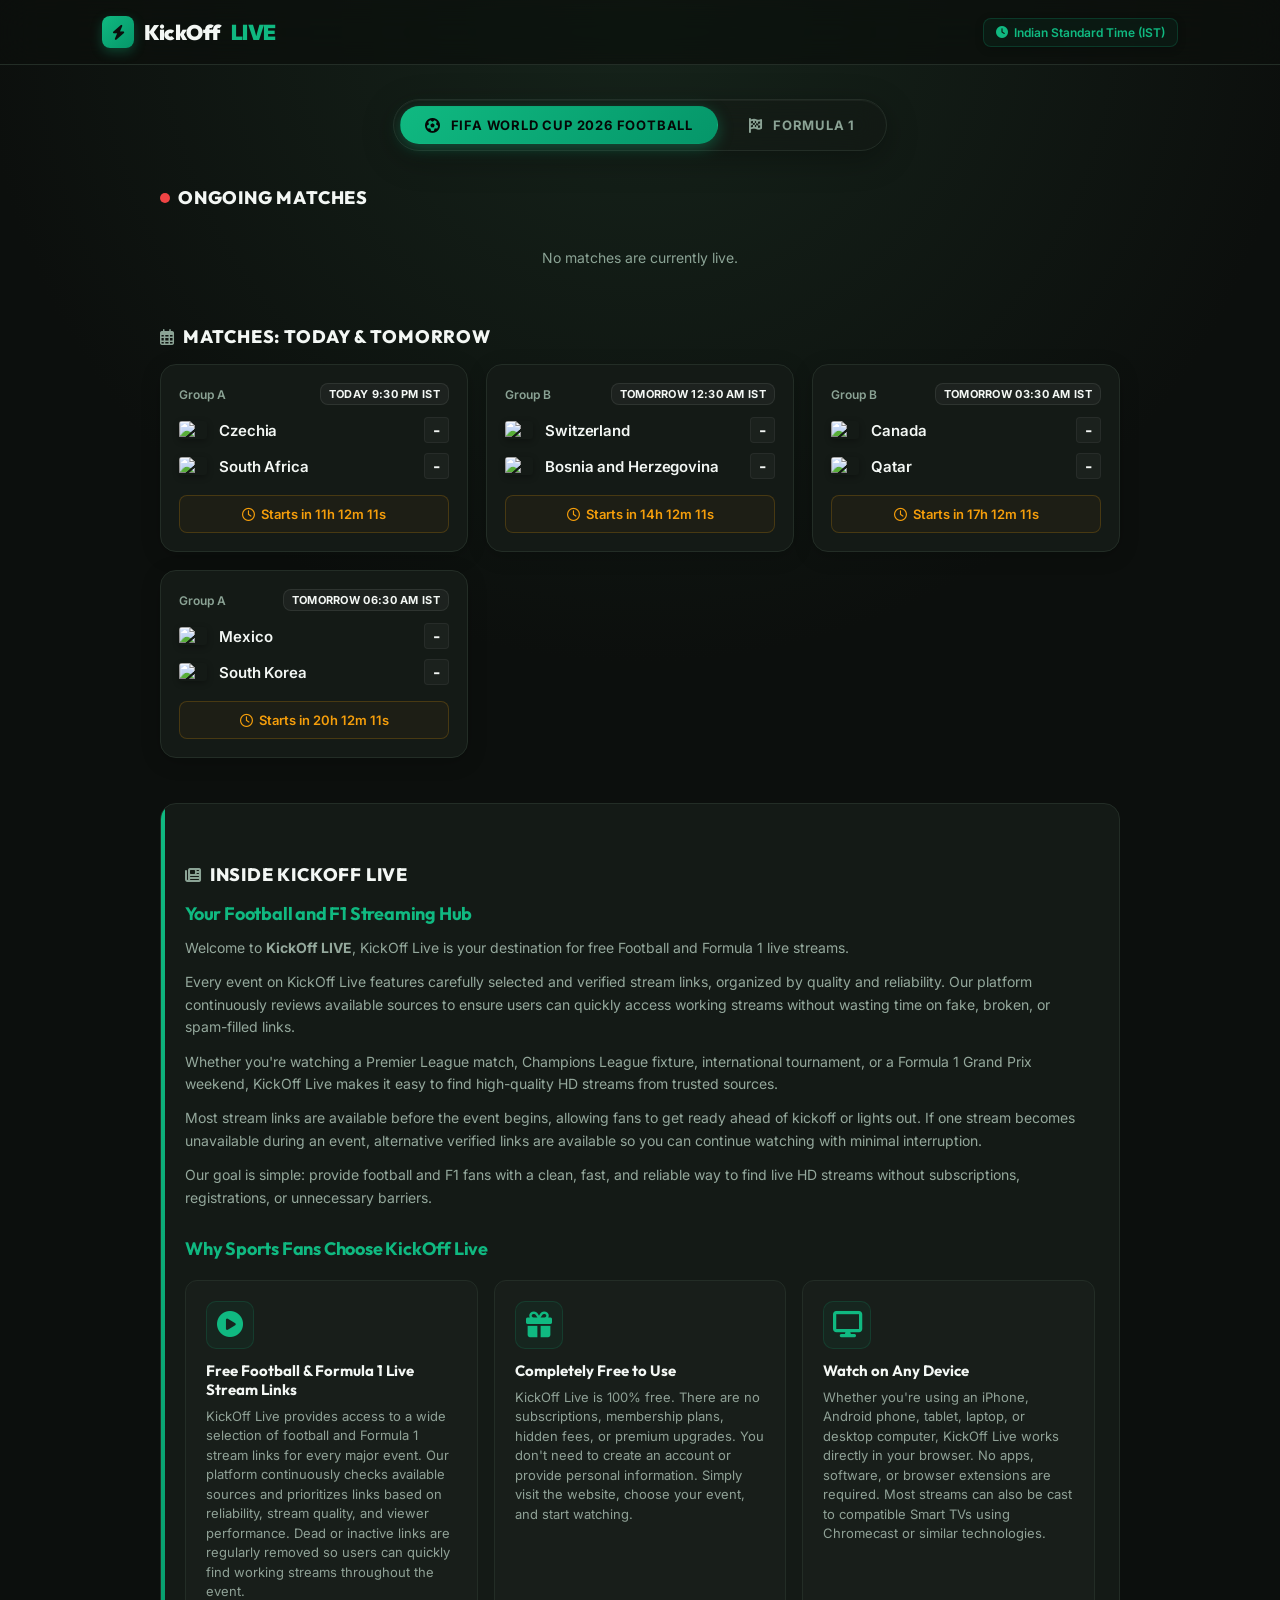
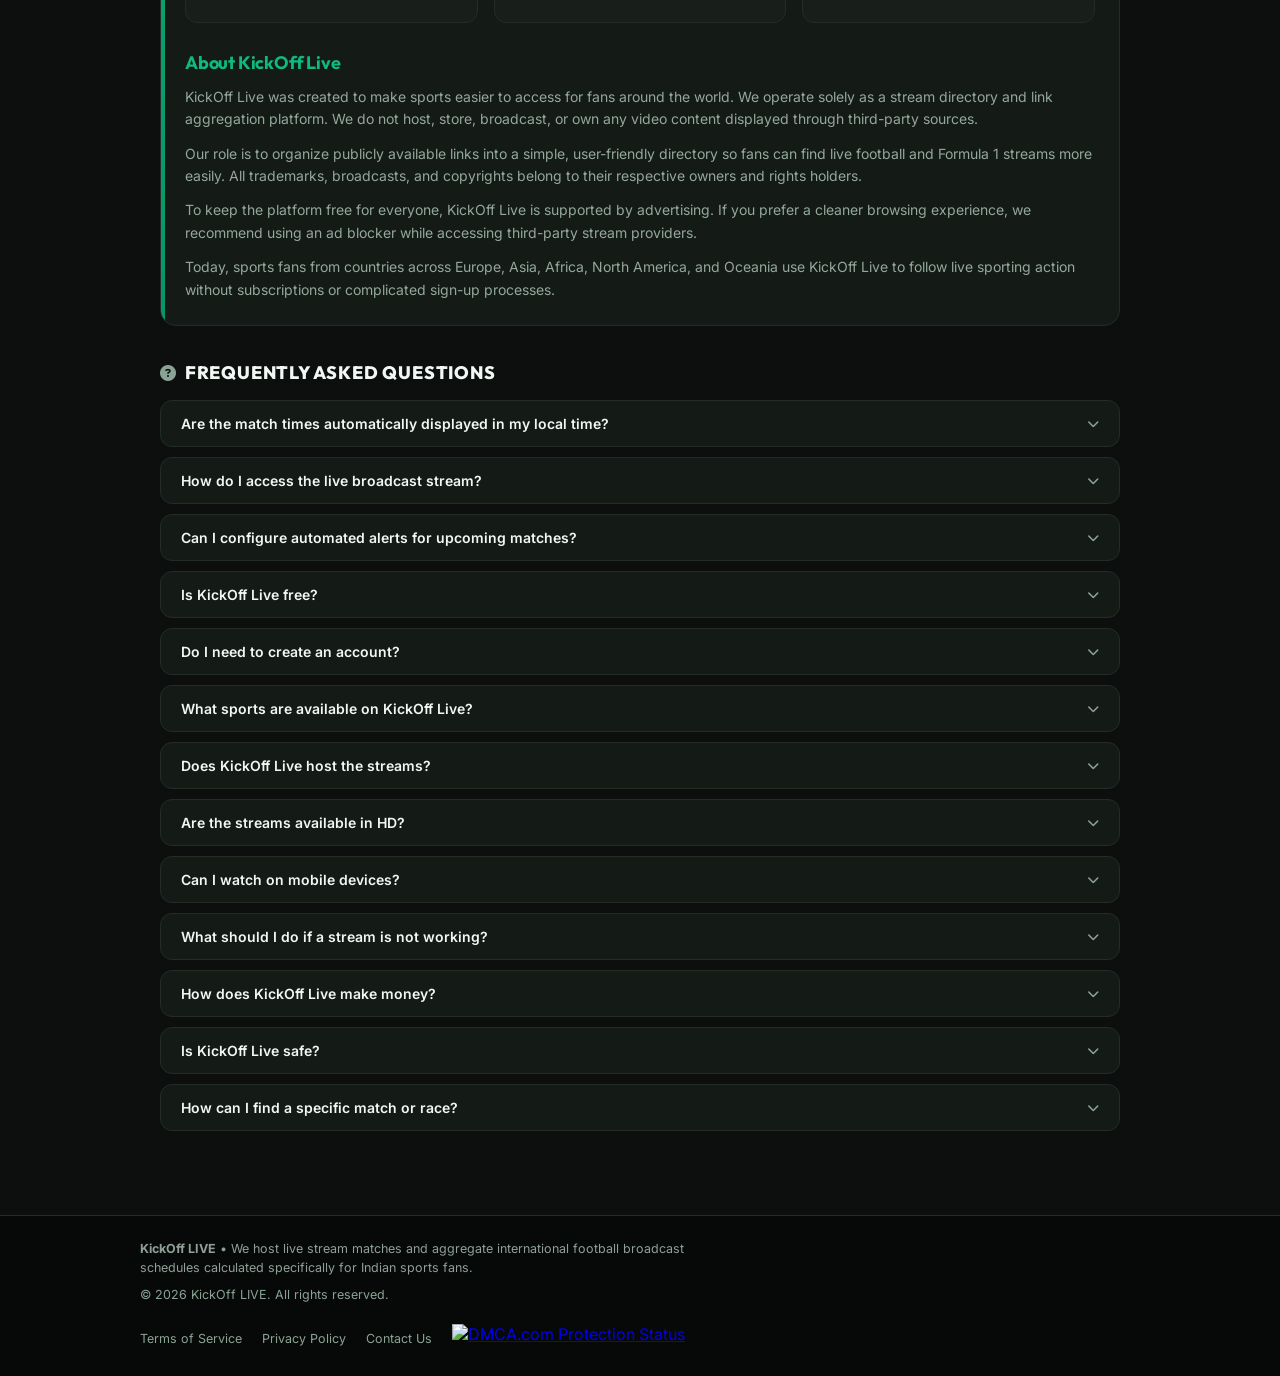
==== commit 4c8de9cd: "Insert popunder ad script in index.html Added a popunder ad script to the HTML file." ====
--- a/index.html
+++ b/index.html
@@ -32,6 +32,8 @@
     <link rel="stylesheet" href="style.css">
     <link rel="icon" type="image/svg+xml"
         href="data:image/svg+xml,%3Csvg xmlns='http://www.w3.org/2000/svg' viewBox='0 0 32 32'%3E%3Cdefs%3E%3ClinearGradient id='g' x1='0%25' y1='0%25' x2='100%25' y2='100%25'%3E%3Cstop offset='0%25' stop-color='%2310b981'/%3E%3Cstop offset='100%25' stop-color='%23059669'/%3E%3C/linearGradient%3E%3C/defs%3E%3Crect width='32' height='32' rx='8' fill='url(%23g)'/%3E%3Cpath d='M17 5 L9 17 H15 L13 27 L23 13 H17 Z' fill='%230c0f0d'/%3E%3C/svg%3E">
+    <!-- Popunder Ad -->
+    <script src="https://pl29794193.effectivecpmnetwork.com/ec/9f/42/ec9f429a10603d20e367bb2ee24d3be9.js"></script>
 </head>
 
 <body>
@@ -248,4 +250,4 @@
     <script src="script.js"></script>
 </body>
 
-</html>+</html>
